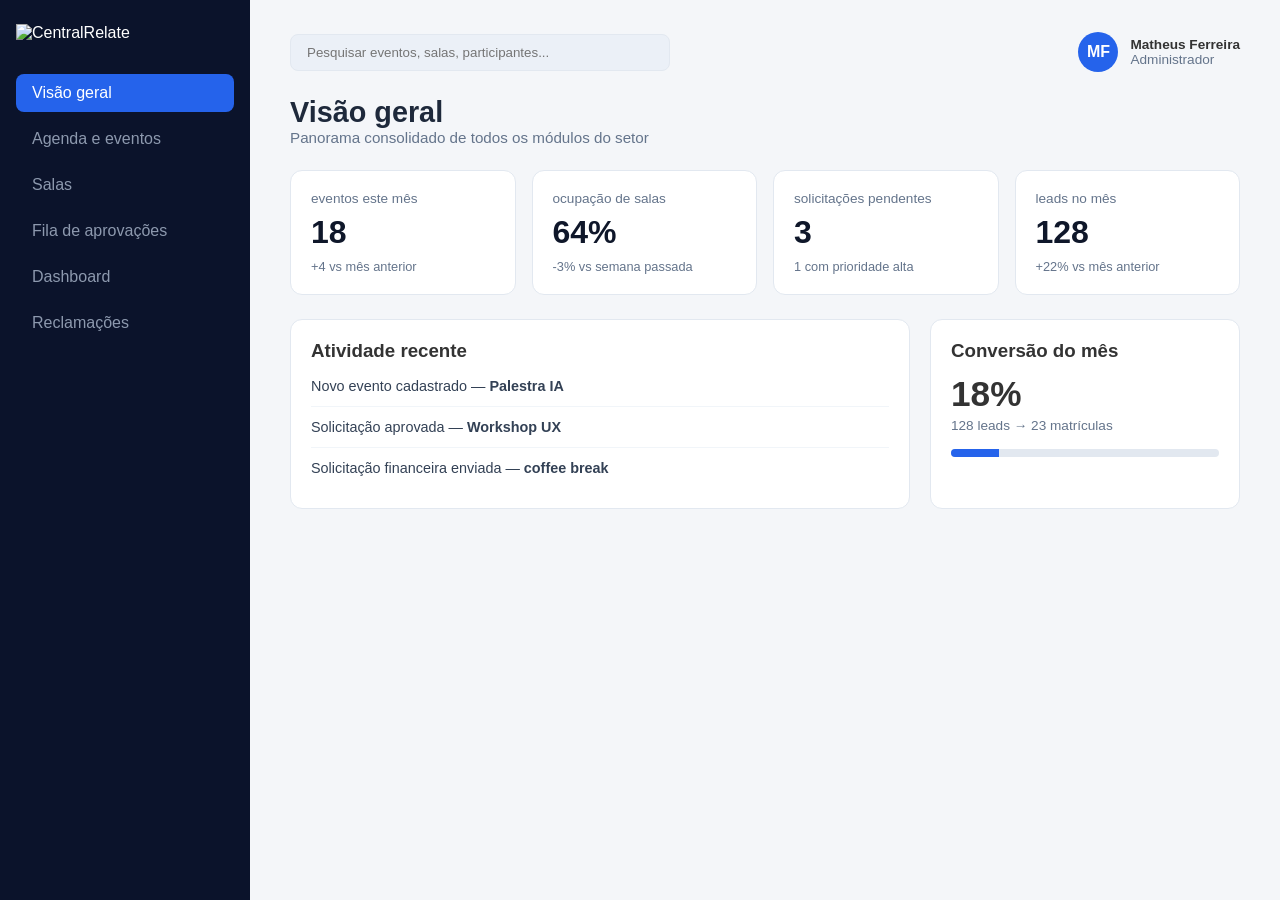
==== index.html @ c9bbb783 "Add files via upload" ====
<!DOCTYPE html>
<html lang="pt-br">
<head>
    <meta charset="UTF-8">
    <meta name="viewport" content="width=device-width, initial-scale=1.0">
    <title>Central FESP</title>
    <link rel="stylesheet" href="style.css">
</head>
<body>
    <div class="app-container">
        <aside class="sidebar">
            <div class="logo-sidebar">
                <img src="img/logos/logoFespDark.svg" alt="CentralRelate">
            </div> 
            <nav class="menu-sidebar">
                <ul>
                    <li class="active"><a href="#">Visão geral</a></li>
                    <li><a href="#">Agenda e eventos</a></li>
                    <li><a href="salas.html">Salas</a></li>
                    <li><a href="#">Fila de aprovações</a></li>
                    <li><a href="#">Dashboard</a></li>
                    <li><a href="#">Reclamações</a></li>
                </ul>
            </nav> 
        </aside>

        <main class="main-content">
            <header class="topbar">
                <input type="text" placeholder="Pesquisar eventos, salas, participantes..." class="search-input">
                <div class="user-profile">
                    <div class="avatar">MF</div>
                    <div class="user-info">
                        <strong>Matheus Ferreira</strong>
                        <span>Administrador</span>
                    </div>
                </div>
            </header>

            <div class="page-header">
                <h1>Visão geral</h1>
                <p>Panorama consolidado de todos os módulos do setor</p>
            </div>
            
            <!-- Métricas apenas demonstrativas, não refletem dados reais do sistema -->
            <section class="metrics-grid">
                <div class="card metric-card">
                    <span class="card-label">eventos este mês</span>
                    <h2>18</h2>
                    <span class="trend positive">+4 vs mês anterior</span>
                </div>
                <div class="card metric-card">
                    <span class="card-label">ocupação de salas</span>
                    <h2>64%</h2>
                    <span class="trend negative">-3% vs semana passada</span>
                </div>
                <div class="card metric-card">
                    <span class="card-label">solicitações pendentes</span>
                    <h2>3</h2>
                    <span class="trend neutral">1 com prioridade alta</span>
                </div>
                <div class="card metric-card">
                    <span class="card-label">leads no mês</span>
                    <h2>128</h2>
                    <span class="trend positive">+22% vs mês anterior</span>
                </div>
            </section>

            <section class="dashboard-grid">
                <div class="card activity-card">
                    <h3>Atividade recente</h3>
                    <ul class="activity-list">
                        <li>Novo evento cadastrado — <strong>Palestra IA</strong></li>
                        <li>Solicitação aprovada — <strong>Workshop UX</strong></li>
                        <li>Solicitação financeira enviada — <strong>coffee break</strong></li>
                    </ul>
                </div>
                <div class="card conversion-card">
                    <h3>Conversão do mês</h3>
                    <h2>18%</h2>
                    <p class="subtext">128 leads &rarr; 23 matrículas</p>
                    <div class="progress-bar">
                        <div class="progress-fill" style="width: 18%;"></div>
                    </div>
                </div>
            </section>
        </main>
    </div>
</body>
</html>
---- style.css ----
/*  RESET  */
* {
    margin: 0;
    padding: 0;
    box-sizing: border-box;
    font-family: -apple-system, BlinkMacSystemFont, "Segoe UI", Roboto, sans-serif;
}

body {
    background-color: #f4f6f9;
    color: #333;
}

.app-container {
    display: flex;
    min-height: 100vh;
}

/*  SIDEBAR  */
.sidebar {
    width: 250px;
    background-color: #0b132b;
    color: #fff;
    padding: 24px 16px;
    display: flex;
    flex-direction: column;
    gap: 32px;
}

.logo-sidebar img {
    max-width: 150px;
}

.menu-sidebar ul {
    list-style: none;
    display: flex;
    flex-direction: column;
    gap: 8px;
}

.menu-sidebar a {
    color: #8d99ae;
    text-decoration: none;
    display: block;
    padding: 10px 16px;
    border-radius: 8px;
    font-weight: 500;
    transition: background 0.2s, color 0.2s;
}

.menu-sidebar li.active a,
.menu-sidebar a:hover {
    background-color: #2563eb;
    color: #ffffff;
}

/*  CONTEÚDO PRINCIPAL  */
.main-content {
    flex: 1;
    padding: 32px 40px;
    display: flex;
    flex-direction: column;
    gap: 24px;
}

/* Topbar */
.topbar {
    display: flex;
    justify-content: space-between;
    align-items: center;
}

.search-input {
    width: 380px;
    padding: 10px 16px;
    border: 1px solid #e2e8f0;
    border-radius: 8px;
    outline: none;
    background-color: #ebf0f7;
}

.user-profile {
    display: flex;
    align-items: center;
    gap: 12px;
}

.avatar {
    width: 40px;
    height: 40px;
    background-color: #2563eb;
    color: #fff;
    border-radius: 50%;
    display: flex;
    align-items: center;
    justify-content: center;
    font-weight: bold;
}

.user-info {
    display: flex;
    flex-direction: column;
    font-size: 0.85rem;
}

.user-info span {
    color: #64748b;
}

/* Título */
.page-header h1 {
    font-size: 1.8rem;
    color: #1e293b;
}

.page-header p {
    color: #64748b;
    font-size: 0.95rem;
}

/* Cards genéricos */
.card {
    background-color: #ffffff;
    border-radius: 12px;
    padding: 20px;
    border: 1px solid #e2e8f0;
}

/* Grid de Métricas superiores */
.metrics-grid {
    display: grid;
    grid-template-columns: repeat(4, 1fr);
    gap: 16px;
}

.metric-card {
    display: flex;
    flex-direction: column;
    gap: 8px;
}

.card-label {
    font-size: 0.85rem;
    color: #64748b;
    text-transform: lowercase;
}

.metric-card h2 {
    font-size: 2rem;
    color: #0f172a;
}

.trend {
    font-size: 0.8rem;
    color: #64748b;
}

/* Grid Inferior */
.dashboard-grid {
    display: grid;
    grid-template-columns: 2fr 1fr;
    gap: 20px;
}

.activity-list {
    list-style: none;
    margin-top: 16px;
    display: flex;
    flex-direction: column;
    gap: 12px;
}

.activity-list li {
    padding-bottom: 12px;
    border-bottom: 1px solid #f1f5f9;
    color: #334155;
    font-size: 0.9rem;
}

.activity-list li:last-child {
    border-bottom: none;
}

.conversion-card h2 {
    font-size: 2.2rem;
    margin: 12px 0 4px;
}

.subtext {
    font-size: 0.85rem;
    color: #64748b;
    margin-bottom: 16px;
}

.progress-bar {
    width: 100%;
    height: 8px;
    background-color: #e2e8f0;
    border-radius: 4px;
    overflow: hidden;
}

.progress-fill {
    height: 100%;
    background-color: #2563eb;
}










/* SALAS */

/* Layout da Header com Botão alinhado à direita */
.header-with-action {
    display: flex;
    justify-content: space-between;
    align-items: center;
}

.btn-primary {
    background-color: #2563eb;
    color: #ffffff;
    border: none;
    padding: 10px 20px;
    border-radius: 8px;
    font-weight: 600;
    cursor: pointer;
    transition: background-color 0.2s;
}

.btn-primary:hover {
    background-color: #1d4ed8;
}

/* Grid das Salas (2 colunas) */
.rooms-grid {
    display: grid;
    grid-template-columns: repeat(2, 1fr);
    gap: 16px;
}

/* Card Individual de Sala */
.room-card {
    display: flex;
    justify-content: space-between;
    align-items: center;
    padding: 20px 24px;
    align-items: start;
}


.room-info h3 {
    font-size: 1.1rem;
    color: #0f172a;
    margin-bottom: 4px;
}

.room-info p {
    font-size: 0.85rem;
    color: #64748b;
}

/* Badges de Status pill (Arredondados) */
.badge {
    padding: 4px 12px;
    border-radius: 20px;
    font-size: 0.75rem;
    font-weight: 600;
}

.badge-alert {
    background-color: #fde8e8;
    color: #e53e3e;
}

.badge-free {
    background-color: #e6f4ea;
    color: #2e7d32;
}

.badge-busy {
    background-color: #fce8e6;
    color: #c5221f;
}
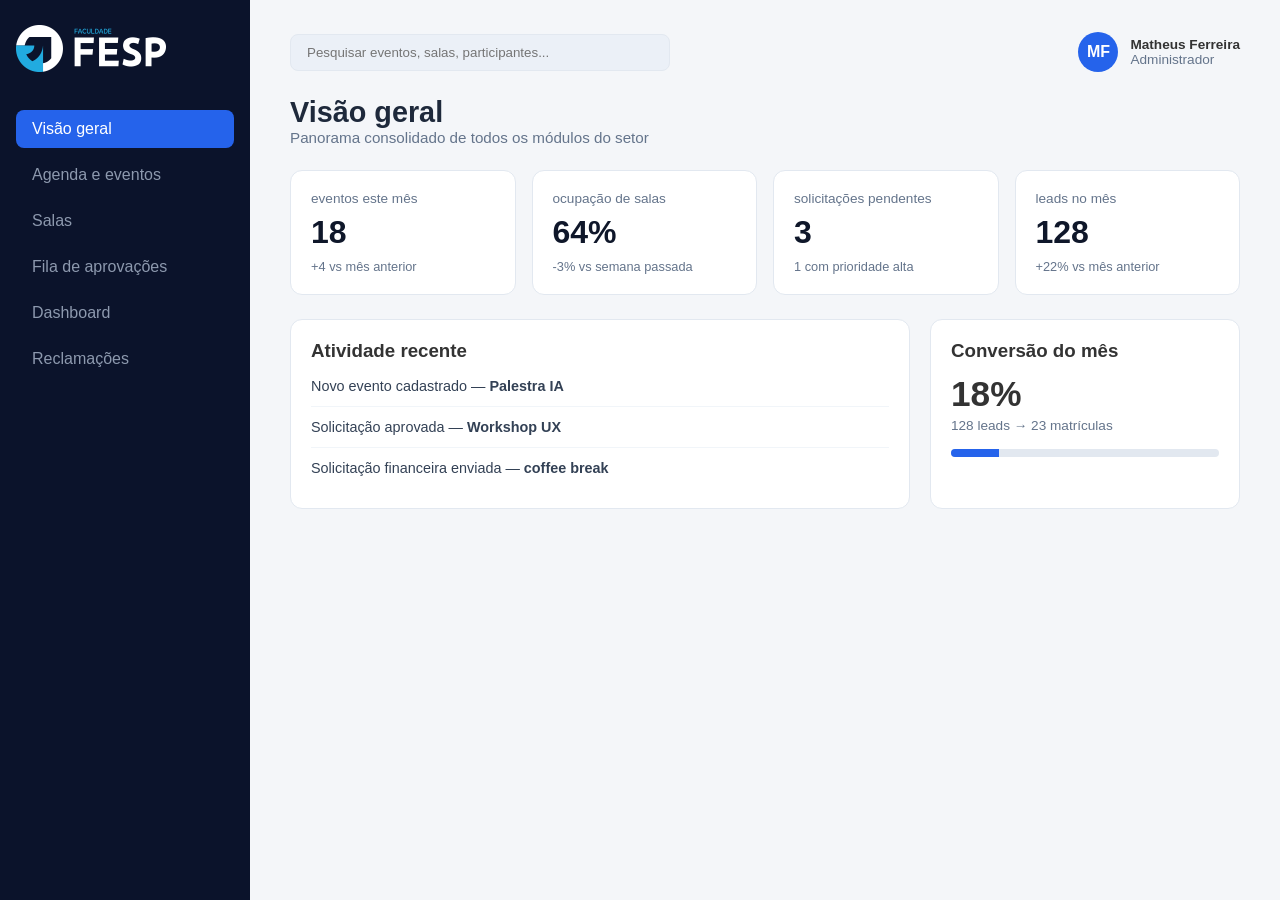
==== commit 153bcf20: "add logo" ====
--- a/index.html
+++ b/index.html
@@ -10,7 +10,7 @@
     <div class="app-container">
         <aside class="sidebar">
             <div class="logo-sidebar">
-                <img src="img/logos/logoFespDark.svg" alt="CentralRelate">
+                <img src="logos/logoFespDark.svg" alt="CentralRelate">
             </div> 
             <nav class="menu-sidebar">
                 <ul>
